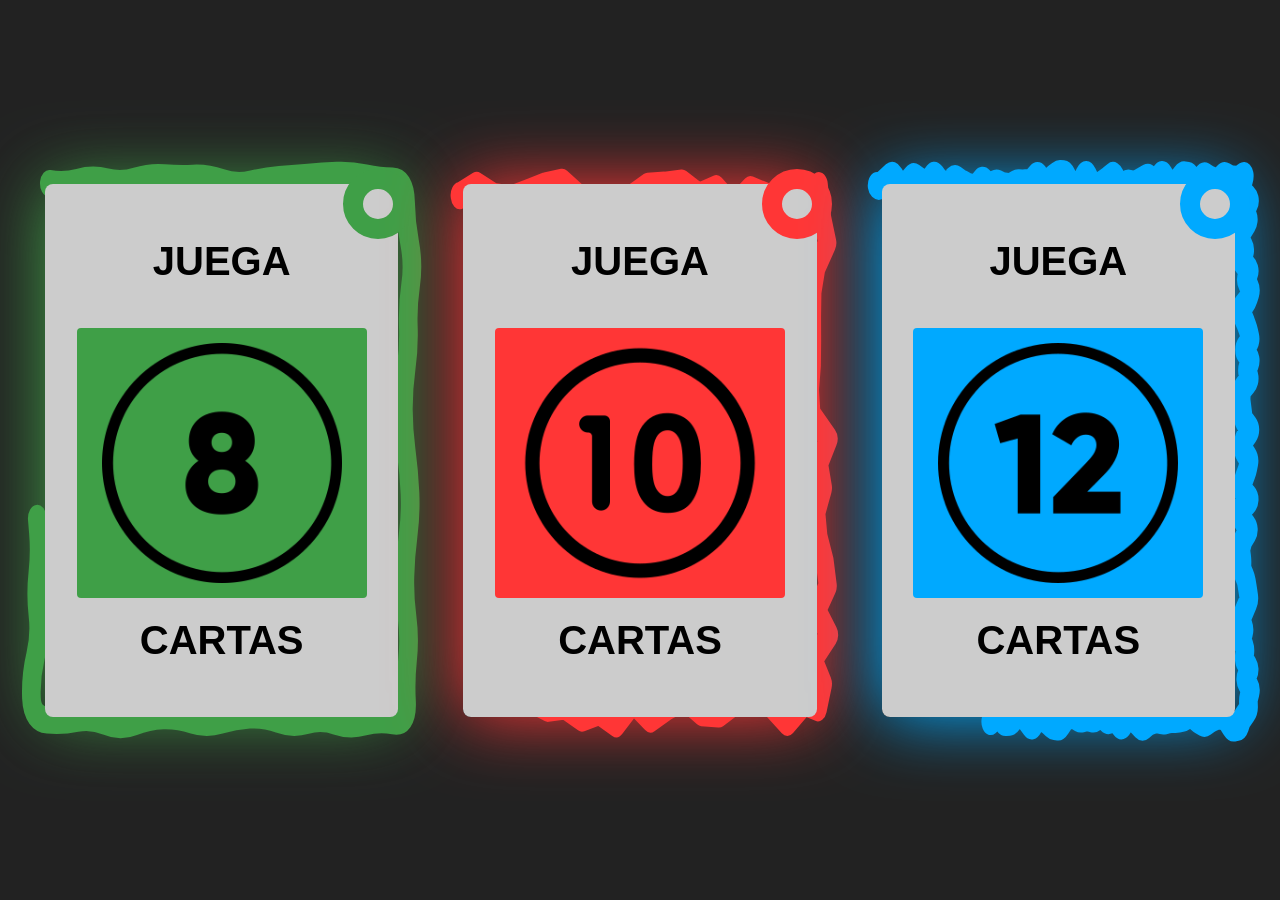
==== src/templates/index.html @ 0d96859b "Add initial game assets and HTML templates - Added image assets for game (car, card, dollar-coin, go" ====
<!DOCTYPE html>
<html lang="en">

<head>
    <meta charset="UTF-8" />
    <meta name="viewport" content="width=device-width, initial-scale=1.0" />
    <link rel="stylesheet" href="/src/static/css/style.css" />
    <title>MEMORY CARDS</title>
</head>

<body>
    <article>
        <section class="sectionWrapper">
            <section id="_boxes">
                <ul>
                    <li>
                        <figure>
                            <h2>JUEGA</h2>
                            <a href="game.html?cards=8" title="Read More" class="card-select">
                                <img src="/src/static/img/number-8.png" alt="number8" style="height: 240px;">   
                            </a>
                            <h2>CARTAS</h2>
 
                        </figure>

                        <svg preserveAspectRatio="none" stroke="#3F9F47" stroke-width="5" stroke-linejoin="round"
                            stroke-linecap="round" viewBox="0 0 108 108" fill="none" xmlns="http://www.w3.org/2000/svg">
                            <path
                                d="M7.84999 4.52304C10.4167 4.87174 12.9833 4.7961 15.55 4.29611C18.1167 3.79612 20.6833 3.77393 23.25 4.22954C25.8167 4.68515 28.3833 4.63313 30.95 4.07349C33.5167 3.51385 36.0833 3.30905 38.65 3.45907C41.2167 3.6091 43.7833 3.64025 46.35 3.55252C48.9167 3.46479 51.4833 3.72872 54.05 4.34432C56.6167 4.95992 59.1833 5.05995 61.75 4.64441C64.3167 4.22888 66.8833 3.95074 69.45 3.81001C72.0167 3.66928 74.5833 3.51867 77.15 3.35817C79.7167 3.19768 82.2833 3.08289 84.85 3.0138C87.4166 2.94472 89.9833 3.10282 92.55 3.48811C95.1167 3.8734 97.5238 4.0717 99.7714 4.08301C102.019 4.09432 103.173 5.38331 103.232 7.94997C103.292 10.5166 103.67 13.0833 104.365 15.65C105.06 18.2166 105.138 20.7833 104.597 23.35C104.057 25.9166 103.853 28.4833 103.984 31.05C104.115 33.6166 103.921 36.1833 103.402 38.75C102.883 41.3166 102.633 43.8833 102.652 46.45C102.671 49.0166 102.93 51.5833 103.427 54.15C103.924 56.7166 104.256 59.2833 104.424 61.85C104.592 64.4166 104.434 66.9833 103.95 69.5499C103.466 72.1166 103.173 74.6833 103.071 77.2499C102.968 79.8166 103.161 82.3833 103.649 84.9499C104.137 87.5166 104.182 90.0833 103.785 92.6499C103.388 95.2166 103.291 97.854 103.494 100.562C103.698 103.27 102.517 104.445 99.95 104.088C97.3834 103.73 94.8167 103.807 92.25 104.318C89.6834 104.83 87.1167 104.777 84.55 104.159C81.9834 103.541 79.4167 103.494 76.8501 104.017C74.2834 104.54 71.7167 104.474 69.1501 103.82C66.5834 103.165 64.0167 102.893 61.4501 103.003C58.8834 103.114 56.3167 103.442 53.7501 103.989C51.1834 104.536 48.6167 104.517 46.0501 103.933C43.4834 103.348 40.9167 103.085 38.3501 103.144C35.7834 103.202 33.2167 103.585 30.65 104.292C28.0834 104.999 25.5167 104.974 22.95 104.217C20.3834 103.46 17.8167 103.267 15.25 103.638C12.6834 104.009 10.049 104.112 7.3471 103.947C4.64516 103.782 3.21816 102.417 3.06612 99.85C2.91407 97.2833 3.27189 94.7166 4.13956 92.15C5.00724 89.5833 5.22889 87.0166 4.80451 84.45C4.38014 81.8833 4.37256 79.3166 4.78179 76.75C5.19101 74.1833 5.23802 71.6166 4.92281 69.0499C4.60759 66.4833 4.31893 63.9166 4.05682 61.3499C3.7947 58.7833 3.76382 56.2166 3.96416 53.6499C4.1645 51.0832 4.12396 48.5166 3.84252 45.9499C3.56109 43.3832 3.70993 40.8166 4.28905 38.2499C4.86817 35.6832 5.17886 33.1165 5.22111 30.5499C5.26336 27.9832 4.95095 25.4165 4.28387 22.8499C3.61679 20.2832 3.15862 17.7165 2.90935 15.1499C2.66007 12.5832 2.77953 10.0832 3.26771 7.64992C3.7559 5.21663 5.28332 4.17434 7.84999 4.52304Z">
                            </path>
                        </svg>
                    </li>

                    <li>
                        <figure>
                            
                            <h2>JUEGA</h2>
                            <a href="game.html?cards=8" title="Read More" class="card-select">
                                <img src="/src/static/img/number-10.png" alt="number8" style="height: 240px;">   
                            </a>
                            <h2>CARTAS</h2>
                        </figure>

                        <svg preserveAspectRatio="none" stroke="#FF3636" stroke-width="5" stroke-linejoin="round"
                            stroke-linecap="round" viewBox="0 0 112 113" fill="none" xmlns="http://www.w3.org/2000/svg">
                            <path
                                d="M5.99995 7.0001H6.09995L10.75 4.97102L15.5 7.11381L20.25 7.65424L25 6.38528L29.75 5.07185L34.5 4.37598L39.25 7.4074L44 7.71973L48.75 9.00461L53.5 7.51571L58.2499 5.1471L63 4.93949L67.75 4.5446L72.5 7.10172L77.2499 5.61113L81.9999 9.29682L86.75 5.8137L91.5 7.16559L96.2499 7.20386L101 7.98377L105.75 5.04723L106.697 11.5001L108.122 16.2501L105.081 21.0001L103.973 25.7501L103.867 30.5001L103.895 35.2501L103.822 40.0001L103.304 44.7501L103.708 49.5001L108.454 54.2501L105.779 59.0001L106.911 63.7501L105.035 68.5001L105.647 73.2501L107.383 78.0001L108.242 82.7501L105.152 87.5001L108.615 92.2501L104.166 97.0001L106.903 101.75L105.494 106.5L101.75 105.427L96.9999 109.341L92.2499 105.701L87.4999 104.923L82.7499 105.233L78 107.709L73.25 107.43L68.5 104.508L63.75 106.291L59 108.664L54.25 105.196L49.5 109.575L44.75 107.241L39.9999 108.489L35.25 106.15L30.5 106.605L25.75 104.843L20.9999 108.664L16.25 106.547L11.5 106.779L6.74995 108.331L4.42624 103L8.16474 98.2501L8.15011 93.5001L5.73984 88.7501L4.98589 84.0001L6.8467 79.2501L5.48534 74.5001L8.23187 69.7501L6.24534 65.0001L4.77584 60.2501L6.44667 55.5001L8.31979 50.7501L5.89976 46.0001L4.09119 41.2501L3.98213 36.5001L3.31506 31.7501L5.71742 27.0001L4.85499 22.2501L5.21783 17.5001L8.43265 12.7501L6.15278 8.00009L5.99995 7.0001Z">
                            </path>
                        </svg>
                    </li>

                    <li>
                        <figure>
                            <h2>JUEGA</h2>
                            <a href="game.html?cards=8" title="Read More" class="card-select">
                                <img src="/src/static/img/number-12.png" alt="number8" style="height: 240px;">   
                            </a>
                            <h2>CARTAS</h2>
                        </figure>

                        <svg preserveAspectRatio="none" stroke="#00A9FF" stroke-width="5" stroke-linejoin="round"
                            stroke-linecap="round" viewBox="0 0 108 108" fill="none" xmlns="http://www.w3.org/2000/svg">
                            <path
                                d="M5.38753 4.89455C5.69587 5.09339 6.0042 5.09227 6.31253 4.89117L7.23753 4.28788C7.54587 4.08679 7.8542 3.88806 8.16253 3.69172L9.08753 3.10267C9.39587 2.90633 9.7042 2.98486 10.0125 3.33827L10.9375 4.39849C11.2459 4.7519 11.5542 4.90381 11.8625 4.85422L12.7875 4.70547C13.0959 4.65588 13.4042 4.50512 13.7125 4.25317L14.6375 3.49732C14.9459 3.24537 15.2542 3.19525 15.5625 3.34697L16.4875 3.8021C16.7959 3.95381 17.1042 4.09265 17.4125 4.21861L18.3375 4.5965C18.6459 4.72246 18.9542 4.61662 19.2625 4.27897L20.1875 3.26604C20.4959 2.92839 20.8042 2.90268 21.1125 3.18891L22.0375 4.04761C22.3459 4.33384 22.6542 4.49937 22.9625 4.5442L23.8875 4.6787C24.1959 4.72354 24.5042 4.64068 24.8125 4.43013L25.7375 3.79848C26.0459 3.58793 26.3542 3.55854 26.6625 3.71033L27.5875 4.16568C27.8959 4.31746 28.2042 4.45217 28.5125 4.5698L29.4375 4.92269C29.7459 5.04032 30.0542 5.12415 30.3625 5.17417L31.2875 5.32425C31.5959 5.37427 31.9042 5.26194 32.2125 4.98725L33.1375 4.16319C33.4459 3.8885 33.7542 3.8652 34.0625 4.0933L34.9875 4.77758C35.2959 5.00568 35.6042 5.05637 35.9125 4.92967L36.8375 4.54957C37.1459 4.42286 37.4542 4.41178 37.7625 4.5163L38.6875 4.82988C38.9959 4.9344 39.3042 4.9964 39.6125 5.01587L40.5375 5.07429C40.8459 5.09377 41.1542 5.04545 41.4625 4.92935L42.3875 4.58105C42.6959 4.46495 43.0042 4.40917 43.3125 4.4137L44.2375 4.42732C44.5459 4.43186 44.8542 4.42243 45.1625 4.39902L46.0875 4.32881C46.3959 4.30541 46.7042 4.17067 47.0125 3.92461L47.9375 3.18642C48.2459 2.94035 48.5542 3.00455 48.8625 3.37902L49.7875 4.50243C50.0959 4.8769 50.4042 4.94819 50.7125 4.71629L51.6375 4.0206C51.9459 3.7887 52.2542 3.58968 52.5625 3.42353L53.4875 2.9251C53.7959 2.75896 54.1042 2.68291 54.4125 2.69696L55.3375 2.7391C55.6459 2.75314 55.9542 2.98145 56.2625 3.42402L57.1875 4.75172C57.4959 5.19429 57.8042 5.39609 58.1125 5.35712L59.0375 5.2402C59.3459 5.20122 59.6542 4.9609 59.9625 4.51923L60.8875 3.19421C61.1959 2.75254 61.5042 2.7598 61.8125 3.216L62.7375 4.58461C63.0459 5.04081 63.3542 5.23096 63.6625 5.15507L64.5875 4.92738C64.8958 4.85149 65.2042 4.73895 65.5125 4.58977L66.4375 4.14223C66.7458 3.99305 67.0542 3.8288 67.3625 3.64947L68.2875 3.11148C68.5958 2.93215 68.9042 3.06258 69.2125 3.50278L70.1375 4.82338C70.4458 5.26358 70.7542 5.39299 71.0625 5.2116L71.9875 4.66744C72.2958 4.48606 72.6042 4.42419 72.9125 4.48183L73.8375 4.65476C74.1458 4.71241 74.4542 4.67917 74.7625 4.55505L75.6875 4.18269C75.9958 4.05858 76.3042 3.93477 76.6125 3.81127L77.5375 3.44078C77.8458 3.31728 78.1542 3.39268 78.4625 3.66698L79.3875 4.48989C79.6958 4.76419 80.0042 4.70676 80.3125 4.31761L81.2375 3.15014C81.5458 2.76099 81.8542 2.75009 82.1625 3.11746L83.0875 4.21958C83.3958 4.58695 83.7042 4.75298 84.0125 4.71767L84.9375 4.61176C85.2458 4.57645 85.5542 4.4194 85.8625 4.1406L86.7875 3.3042C87.0958 3.02539 87.4042 2.9036 87.7125 2.93881L88.6375 3.04445C88.9458 3.07967 89.2542 3.2896 89.5625 3.67426L90.4875 4.82823C90.7958 5.21289 91.1042 5.20121 91.4125 4.79318L92.3375 3.56911C92.6458 3.16109 92.9542 3.02207 93.2625 3.15205L94.1875 3.542C94.4958 3.67199 94.8042 3.78533 95.1125 3.88204L96.0375 4.17217C96.3458 4.26888 96.6542 4.20183 96.9625 3.97102L97.8875 3.27859C98.1958 3.04778 98.5042 2.99605 98.8125 3.12338L99.7375 3.5054C100.046 3.63274 100.354 3.70154 100.662 3.71179L101.587 3.74255C101.896 3.7528 102.204 3.68358 102.512 3.53488L103.437 3.08879C103.746 2.94009 103.797 3.10608 103.59 3.58674L102.97 5.02872C102.763 5.50938 102.882 5.90387 103.327 6.21221L104.662 7.13721C105.108 7.44554 105.209 7.75387 104.966 8.0622L104.238 8.9872C103.995 9.29554 103.963 9.60387 104.142 9.9122L104.677 10.8372C104.856 11.1455 104.808 11.4539 104.532 11.7622L103.705 12.6872C103.429 12.9955 103.227 13.3039 103.098 13.6122L102.711 14.5372C102.583 14.8455 102.642 15.1539 102.889 15.4622L103.63 16.3872C103.877 16.6955 103.886 17.0039 103.657 17.3122L102.97 18.2372C102.741 18.5455 102.843 18.8539 103.275 19.1622L104.571 20.0872C105.003 20.3955 105.127 20.7039 104.944 21.0122L104.394 21.9372C104.21 22.2455 104.23 22.5539 104.451 22.8622L105.117 23.7872C105.339 24.0955 105.381 24.4039 105.244 24.7122L104.833 25.6372C104.696 25.9455 104.455 26.2539 104.111 26.5622L103.078 27.4872C102.734 27.7955 102.661 28.1039 102.86 28.4122L103.455 29.3372C103.654 29.6455 103.837 29.9539 104.006 30.2622L104.511 31.1872C104.68 31.4955 104.814 31.8039 104.915 32.1122L105.215 33.0372C105.316 33.3455 105.214 33.6539 104.911 33.9622L104.001 34.8872C103.698 35.1955 103.705 35.5039 104.022 35.8122L104.975 36.7372C105.292 37.0455 105.368 37.3539 105.202 37.6622L104.703 38.5872C104.537 38.8955 104.512 39.2039 104.629 39.5122L104.979 40.4372C105.095 40.7455 104.972 41.0539 104.61 41.3622L103.522 42.2872C103.16 42.5955 102.966 42.9039 102.94 43.2122L102.862 44.1372C102.836 44.4456 102.851 44.7539 102.908 45.0622L103.077 45.9872C103.134 46.2956 103.189 46.6039 103.244 46.9122L103.406 47.8372C103.46 48.1456 103.65 48.4539 103.976 48.7622L104.952 49.6872C105.278 49.9956 105.287 50.3039 104.98 50.6122L104.059 51.5372C103.752 51.8456 103.576 52.1539 103.531 52.4622L103.396 53.3872C103.351 53.6956 103.474 54.0039 103.764 54.3123L104.634 55.2373C104.924 55.5456 105.026 55.8539 104.941 56.1623L104.683 57.0873C104.598 57.3956 104.472 57.7039 104.306 58.0123L103.809 58.9373C103.643 59.2456 103.516 59.5539 103.427 59.8623L103.161 60.7873C103.072 61.0956 103.219 61.4039 103.601 61.7123L104.748 62.6373C105.13 62.9456 105.103 63.2539 104.667 63.5623L103.359 64.4873C102.923 64.7956 102.737 65.104 102.801 65.4123L102.995 66.3373C103.06 66.6456 103.252 66.954 103.573 67.2623L104.536 68.1873C104.857 68.4956 104.882 68.804 104.613 69.1123L103.803 70.0373C103.533 70.3456 103.343 70.654 103.231 70.9623L102.897 71.8873C102.785 72.1956 102.76 72.504 102.821 72.8123L103.005 73.7373C103.066 74.0456 103.094 74.354 103.088 74.6623L103.069 75.5873C103.063 75.8957 103.152 76.204 103.336 76.5123L103.889 77.4373C104.074 77.7457 104.203 78.054 104.278 78.3623L104.501 79.2873C104.576 79.5957 104.646 79.904 104.711 80.2123L104.907 81.1373C104.972 81.4457 104.911 81.754 104.723 82.0623L104.161 82.9873C103.974 83.2957 103.786 83.604 103.599 83.9123L103.035 84.8373C102.847 85.1457 102.835 85.454 102.998 85.7624L103.488 86.6874C103.651 86.9957 103.673 87.304 103.552 87.6124L103.19 88.5374C103.07 88.8457 103.087 89.154 103.242 89.4624L103.707 90.3874C103.862 90.6957 103.913 91.004 103.86 91.3124L103.701 92.2374C103.648 92.5457 103.751 92.8541 104.011 93.1624L104.789 94.0874C105.049 94.3957 105.074 94.7041 104.866 95.0124L104.242 95.9374C104.033 96.2457 104.056 96.5541 104.31 96.8624L105.072 97.7874C105.325 98.0957 105.396 98.4041 105.284 98.7124L104.948 99.6374C104.835 99.9457 104.787 100.254 104.801 100.562L104.845 101.487C104.86 101.796 104.714 102.104 104.408 102.412L103.491 103.337C103.185 103.646 102.976 103.92 102.862 104.159L102.521 104.877C102.407 105.116 102.196 105.256 101.887 105.296L100.962 105.418C100.654 105.458 100.346 105.31 100.037 104.972L99.1124 103.958C98.804 103.62 98.4957 103.426 98.1874 103.375L97.2624 103.223C96.954 103.172 96.6457 103.191 96.3373 103.279L95.4123 103.545C95.104 103.633 94.7957 103.76 94.4873 103.925L93.5623 104.419C93.254 104.584 92.9457 104.606 92.6373 104.483L91.7123 104.115C91.404 103.993 91.0957 103.831 90.7873 103.631L89.8623 103.029C89.554 102.829 89.2457 102.8 88.9373 102.942L88.0123 103.368C87.704 103.51 87.3957 103.602 87.0873 103.642L86.1623 103.763C85.854 103.804 85.5456 103.824 85.2373 103.825L84.3123 103.828C84.004 103.828 83.6956 103.857 83.3873 103.913L82.4623 104.082C82.154 104.138 81.8456 104.138 81.5373 104.081L80.6123 103.911C80.304 103.854 79.9956 103.862 79.6873 103.936L78.7623 104.159C78.454 104.233 78.1456 104.364 77.8373 104.552L76.9123 105.116C76.604 105.304 76.2956 105.288 75.9873 105.069L75.0623 104.411C74.7539 104.192 74.4456 103.977 74.1373 103.767L73.2123 103.138C72.9039 102.928 72.5956 103.026 72.2873 103.431L71.3623 104.646C71.0539 105.051 70.7456 105.115 70.4373 104.837L69.5123 104.003C69.2039 103.725 68.8956 103.632 68.5873 103.723L67.6623 103.996C67.3539 104.087 67.0456 104.023 66.7373 103.806L65.8123 103.154C65.5039 102.937 65.1956 102.911 64.8872 103.078L63.9622 103.577C63.6539 103.744 63.3456 103.795 63.0372 103.732L62.1122 103.54C61.8039 103.476 61.4956 103.476 61.1872 103.539L60.2622 103.729C59.9539 103.792 59.6456 103.759 59.3372 103.631L58.4122 103.245C58.1039 103.116 57.7956 103.071 57.4872 103.109L56.5622 103.224C56.2539 103.262 55.9456 103.447 55.6372 103.779L54.7122 104.775C54.4039 105.107 54.0955 105.26 53.7872 105.233L52.8622 105.153C52.5539 105.126 52.2455 105.015 51.9372 104.82L51.0122 104.236C50.7039 104.041 50.3955 103.851 50.0872 103.666L49.1622 103.11C48.8539 102.925 48.5455 103.035 48.2372 103.442L47.3122 104.662C47.0039 105.069 46.6955 105.124 46.3872 104.826L45.4622 103.934C45.1539 103.636 44.8455 103.41 44.5372 103.254L43.6122 102.788C43.3039 102.632 42.9955 102.702 42.6872 102.997L41.7622 103.881C41.4539 104.176 41.1455 104.332 40.8372 104.35L39.9122 104.403C39.6038 104.421 39.2955 104.273 38.9872 103.959L38.0622 103.015C37.7538 102.701 37.4455 102.695 37.1372 102.997L36.2122 103.903C35.9038 104.206 35.5955 104.367 35.2872 104.389L34.3622 104.454C34.0538 104.475 33.7455 104.34 33.4372 104.049L32.5122 103.176C32.2038 102.885 31.8955 102.883 31.5872 103.172L30.6621 104.037C30.3538 104.325 30.0455 104.378 29.7371 104.195L28.8121 103.646C28.5038 103.463 28.1955 103.445 27.8871 103.592L26.9621 104.031C26.6538 104.178 26.3455 104.23 26.0371 104.189L25.1121 104.065C24.8038 104.024 24.4955 104.122 24.1871 104.361L23.2621 105.078C22.9538 105.316 22.6455 105.215 22.3371 104.773L21.4121 103.447C21.1038 103.005 20.7954 102.879 20.4871 103.07L19.5621 103.641C19.2538 103.832 18.9454 103.916 18.6371 103.893L17.7121 103.825C17.4038 103.803 17.0954 103.694 16.7871 103.498L15.8621 102.912C15.5538 102.716 15.2454 102.734 14.9371 102.965L14.0121 103.659C13.7038 103.891 13.3954 104.041 13.0871 104.11L12.1621 104.318C11.8538 104.388 11.5454 104.469 11.2371 104.563L10.3121 104.842C10.0037 104.936 9.69541 105.01 9.38708 105.065L8.46208 105.229C8.15374 105.284 7.84541 105.269 7.53707 105.183L6.61207 104.927C6.30373 104.841 5.9954 104.766 5.68707 104.7L4.76207 104.503C4.45373 104.437 4.25964 104.242 4.17978 103.916L3.9402 102.938C3.86035 102.612 3.92186 102.295 4.12475 101.987L4.73341 101.062C4.9363 100.753 4.8632 100.445 4.51412 100.137L3.46688 99.2118C3.11779 98.9034 3.03939 98.5951 3.23168 98.2868L3.80853 97.3618C4.00081 97.0534 4.11235 96.7451 4.14314 96.4368L4.23553 95.5118C4.26633 95.2034 4.32972 94.8951 4.42572 94.5868L4.7137 93.6618C4.80969 93.3534 4.8733 93.0451 4.90452 92.7367L4.99818 91.8118C5.0294 91.5034 4.93921 91.1951 4.7276 90.8867L4.09276 89.9617C3.88114 89.6534 3.8728 89.3451 4.06773 89.0367L4.65253 88.1117C4.84746 87.8034 4.8109 87.4951 4.54286 87.1867L3.73872 86.2617C3.47068 85.9534 3.43631 85.6451 3.63561 85.3367L4.23352 84.4117C4.43282 84.1034 4.39829 83.7951 4.12993 83.4867L3.32483 82.5617C3.05647 82.2534 3.02704 81.945 3.23654 81.6367L3.86507 80.7117C4.07458 80.4034 4.18977 80.095 4.21065 79.7867L4.27328 78.8617C4.29416 78.5534 4.36953 78.245 4.4994 77.9367L4.88899 77.0117C5.01885 76.7034 4.96311 76.395 4.72177 76.0867L3.99773 75.1617C3.75638 74.8534 3.75933 74.545 4.00656 74.2367L4.74826 73.3117C4.9955 73.0034 5.11535 72.695 5.10782 72.3867L5.08523 71.4617C5.0777 71.1534 4.88683 70.845 4.51261 70.5367L3.38997 69.6117C3.01576 69.3033 2.90919 68.995 3.07027 68.6867L3.55351 67.7617C3.7146 67.4533 3.90837 67.145 4.13484 66.8367L4.81426 65.9117C5.04073 65.6033 4.95917 65.295 4.56957 64.9867L3.40078 64.0617C3.01118 63.7533 2.96864 63.445 3.27315 63.1367L4.18667 62.2117C4.49118 61.9033 4.66097 61.595 4.69605 61.2866L4.80127 60.3616C4.83634 60.0533 4.77999 59.745 4.6322 59.4366L4.18885 58.5116C4.04106 58.2033 3.96118 57.895 3.94921 57.5866L3.91328 56.6616C3.9013 56.3533 3.99838 56.045 4.20451 55.7366L4.8229 54.8116C5.02903 54.5033 5.00279 54.195 4.74418 53.8866L3.96833 52.9616C3.70972 52.6533 3.50144 52.345 3.34351 52.0366L2.86972 51.1116C2.71179 50.8033 2.78543 50.4949 3.09065 50.1866L4.00629 49.2616C4.31151 48.9533 4.49031 48.6449 4.5427 48.3366L4.69987 47.4116C4.75225 47.1033 4.77738 46.7949 4.77524 46.4866L4.76883 45.5616C4.7667 45.2533 4.66366 44.9449 4.45973 44.6366L3.84793 43.7116C3.644 43.4033 3.65391 43.0949 3.87766 42.7866L4.54892 41.8616C4.77267 41.5532 4.86391 41.2449 4.82264 40.9366L4.69883 40.0116C4.65755 39.7032 4.70494 39.3949 4.84098 39.0866L5.24909 38.1616C5.38513 37.8532 5.43106 37.5449 5.38689 37.2366L5.25435 36.3116C5.21018 36.0032 5.00183 35.6949 4.62932 35.3866L3.51177 34.4616C3.13926 34.1532 3.05332 33.8449 3.25394 33.5366L3.85582 32.6116C4.05645 32.3032 4.25657 31.9949 4.45619 31.6866L5.05504 30.7615C5.25465 30.4532 5.27457 30.1449 5.11479 29.8365L4.63544 28.9115C4.47565 28.6032 4.42306 28.2949 4.47767 27.9865L4.64149 27.0615C4.6961 26.7532 4.64922 26.4449 4.50084 26.1365L4.05572 25.2115C3.90734 24.9032 3.74181 24.5949 3.55913 24.2865L3.01107 23.3615C2.82838 23.0532 2.83955 22.7449 3.04455 22.4365L3.65958 21.5115C3.86459 21.2032 3.91547 20.8948 3.81223 20.5865L3.50251 19.6615C3.39927 19.3532 3.49617 19.0448 3.79322 18.7365L4.68436 17.8115C4.9814 17.5032 5.09306 17.1948 5.01932 16.8865L4.79809 15.9615C4.72435 15.6532 4.66452 15.3448 4.61862 15.0365L4.4809 14.1115C4.435 13.8032 4.34532 13.4948 4.21187 13.1865L3.81152 12.2615C3.67807 11.9532 3.76518 11.6448 4.07286 11.3365L4.99588 10.4115C5.30356 10.1031 5.23708 9.79481 4.79645 9.48648L3.47456 8.56147C3.03393 8.25314 2.86539 7.94481 2.96893 7.63647L3.27957 6.71147C3.38311 6.40313 3.38266 6.0948 3.2782 5.78646L2.96485 4.86146C2.86039 4.55313 2.90749 4.36569 3.10613 4.29916L3.70207 4.09956C3.90071 4.03303 4.1542 4.09918 4.46253 4.29802L5.38753 4.89455Z">
                            </path>
                        </svg>
                    </li>
                </ul>
            </section>
        </section>
    </article>
</body>

</html>
---- src/static/css/style.css ----
*:not(head, head *, style, script, svg, svg *),
*:not(head, head *, style, script, svg, svg *)::before,
*:not(head, head *, style, script, svg, svg *)::after {
	all: unset;
	box-sizing: border-box;
}

@charset "UTF-8";

body,
html {
	text-size-adjust: 100%;
	-webkit-text-size-adjust: 100%;
	-webkit-tap-highlight-color: transparent;
	text-rendering: optimizeLegibility;
	overflow-x: hidden;
	scrollbar-width: thin;
	scrollbar-color: gray black;
}

body {
	display: flex;
	flex-direction: column;
	align-items: center;
	justify-content: center;
	width: 100%;
	height: 100%;
	min-height: 100vh;
	margin: 0;
	background-color: #222;
	font: normal normal 400 16px / 150% sans-serif;
	color: #444;
}

article {
	width: 100%;
	display: flex;
	flex-direction: column;
	align-items: center;
	justify-content: flex-start;
}

article .sectionWrapper {
	width: 100%;
	display: flex;
	flex-direction: column;
	align-items: center;
	justify-content: flex-start;
	padding: 0 20px;
}

article #_boxes {
	width: 100%;
	max-width: 1265px;
	display: flex;
	flex-direction: column;
	align-items: center;
	justify-content: center;
	padding: 25px 0;
}

article #_boxes ul {
	width: 100%;
	display: flex;
	flex-direction: row;
	align-items: stretch;
	justify-content: space-between;
	flex-wrap: wrap;
	row-gap: 25px;
}

article #_boxes ul li {
	width: calc((100% / 3) - 10px);
	position: relative;
	display: flex;
	flex-direction: column;
	align-items: center;
	justify-content: center;
	padding: 25px;
	border-radius: 8px;
	z-index: 1;
	overflow: visible;
}

article #_boxes ul li:nth-child(1) {
	--cardAccent: #3f9f47;
}

article #_boxes ul li:nth-child(2) {
	--cardAccent: #ff3636;
}

article #_boxes ul li:nth-child(3) {
	--cardAccent: #00a9ff;
}

article #_boxes ul li::after {
	position: absolute;
	width: calc(100% - 50px);
	height: calc(100% - 50px);
	z-index: -2;
	border-radius: 8px;
	background-color: black;
	filter: drop-shadow(0px 0px 35px var(--cardAccent)) hue-rotate(0deg);
	content: "";
}

article #_boxes ul li:nth-child(1)::after {
	animation: hue-rotate-special 7s linear infinite reverse;
}

article #_boxes ul li:nth-child(2)::after {
	animation: hue-rotate-special 9s linear infinite;
}

article #_boxes ul li:nth-child(3)::after {
	animation: hue-rotate-special 5s linear infinite alternate-reverse;
}

@keyframes hue-rotate-special {
	to {
		filter: drop-shadow(0px 0px 35px var(--cardAccent)) hue-rotate(360deg);
	}
}

article #_boxes ul li svg {
	position: absolute;
	inset: 0;
	width: 100%;
	height: 100%;
	pointer-events: none;
	z-index: -1;
}

article #_boxes ul li:nth-child(1) svg {
	stroke-dasharray: 331 66;
	animation: dash 7s linear infinite reverse;
}

article #_boxes ul li:nth-child(2) svg {
	stroke-dasharray: 307 131;
	animation: dash2 9s linear infinite;
}

article #_boxes ul li:nth-child(3) svg {
	stroke-dasharray: 309 154;
	animation: dash3 5s linear infinite alternate-reverse;
}

@keyframes dash {
	to {
		stroke-dashoffset: -397px;
		filter: hue-rotate(360deg);
	}
}

@keyframes dash2 {
	to {
		stroke-dashoffset: -438px;
		filter: hue-rotate(360deg);
	}
}

@keyframes dash3 {
	to {
		stroke-dashoffset: -463px;
		filter: hue-rotate(360deg);
	}
}

article #_boxes ul li figure {
	position: relative;
	background-color: #ccc;
	border-radius: 8px;
	width: 100%;
	display: flex;
	flex-direction: column;
	align-items: center;
	justify-content: center;
	padding: 35px;
	z-index: 1;
}

article #_boxes ul li figure::after {
	position: absolute;
	top: -15px;
	right: -15px;
	width: 70px;
	height: 70px;
	border: 20px solid var(--cardAccent);
	border-radius: 100%;
	pointer-events: none;
	z-index: 1;
	content: "";
}

article #_boxes ul li figure h2 {
	color: black;
	font-weight: 700;
	line-height: 110%;
	text-transform: capitalize;
	font-size: 250%;
    margin-top: 20px;
	margin-bottom: 20px;
}

article #_boxes ul li figure a {
	position: relative;
	display: flex;
	flex-direction: row;
	align-items: center;
	justify-content: space-between;
	margin-top: 25px;
	background-color: var(--cardAccent);
	padding: 7px 17px;
	cursor: pointer;
	border-radius: 4px;
	overflow: hidden;
	z-index: 1;
}

article #_boxes ul li figure a::after {
	position: absolute;
	right: calc(100% + 1px);
	bottom: 0;
	width: 100%;
	height: 100%;
	background-color: rgba(255, 255, 255, 0.374);
	border-radius: 4px;
	transition: all 0.3s ease;
	z-index: -1;
	content: "";
}

article #_boxes ul li figure a:hover::after {
	right: 0;
	transition: all 0.3s ease;
}

article #_boxes ul li:nth-child(1) figure a,
article #_boxes ul li:nth-child(1) figure::after {
	animation: hue-rotate 7s linear infinite reverse;
}

article #_boxes ul li:nth-child(2) figure a,
article #_boxes ul li:nth-child(2) figure::after {
	animation: hue-rotate 9s linear infinite;
}

article #_boxes ul li:nth-child(3) figure a,
article #_boxes ul li:nth-child(3) figure::after {
	animation: hue-rotate 5s linear infinite alternate-reverse;
}

@keyframes hue-rotate {
	to {
		filter: hue-rotate(360deg);
	}
}

article #_boxes ul li figure a em {
	color: white;
	font-weight: 500;
	margin-right: 10px;
}

article #_boxes ul li figure a i {
	display: flex;
	flex-direction: row;
	align-items: center;
	justify-content: space-between;
	color: white;
	position: relative;
	top: 1px;
	transition: all 0.3s ease;
}


article #_boxes ul li figure a:hover i {
	margin-left: 10px;
	transition: all 0.3s ease;
}

article #_boxes ul li figure .card-select {
    /* Igual que el botón anterior */
    position: relative;
    display: flex;
    align-items: center;
    justify-content: center;
    margin-top: 25px;
    background-color: var(--cardAccent);
    padding: 15px 25px;
    cursor: pointer;
    border-radius: 4px;
    overflow: hidden;
    z-index: 1;
    transition: background 0.3s;
}


article #_boxes ul li figure .card-select:hover {
    background-color: rgba(68, 119, 36, 0.202);
}

@media (max-width: 1050px) {
	article #_boxes ul li {
		width: 100%;
	}
}

@media (max-width: 900px) {
	article #_boxes ul li figure h2 {
		font-size: 200%;
	}
}

@media (max-width: 450px) {
	article #_boxes ul li figure::after {
		width: 50px;
		height: 50px;
		border: 15px solid var(--cardAccent);
	}
}
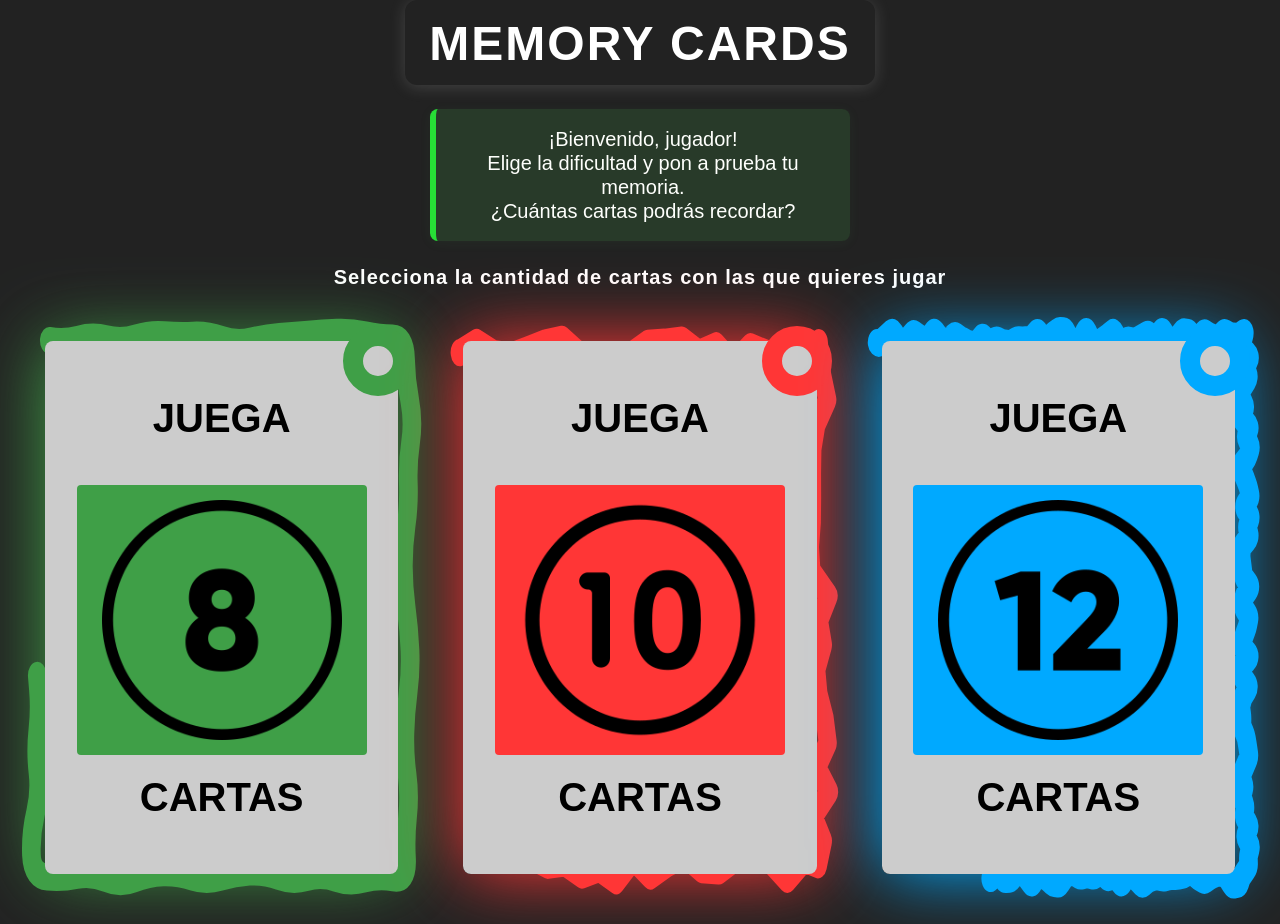
==== commit 28eb3be0: "Enhance UI with welcome and header sections, and adjust card height for better visibility" ====
--- a/src/templates/index.html
+++ b/src/templates/index.html
@@ -9,6 +9,17 @@
 </head>
 
 <body>
+    <div class="header-box">
+        <h1>MEMORY CARDS</h1>
+    </div>
+    <div class="welcome-box">
+        <p>¡Bienvenido, jugador!<br>
+            Elige la dificultad y pon a prueba tu memoria.<br>
+            ¿Cuántas cartas podrás recordar?</p>
+        </div>
+    <div>
+        <h3>Selecciona la cantidad de cartas con las que quieres jugar</h3>
+    </div>
     <article>
         <section class="sectionWrapper">
             <section id="_boxes">
@@ -35,7 +46,7 @@
                         <figure>
                             
                             <h2>JUEGA</h2>
-                            <a href="game.html?cards=8" title="Read More" class="card-select">
+                            <a href="game.html?cards=10" title="Read More" class="card-select">
                                 <img src="/src/static/img/number-10.png" alt="number8" style="height: 240px;">   
                             </a>
                             <h2>CARTAS</h2>
@@ -52,7 +63,7 @@
                     <li>
                         <figure>
                             <h2>JUEGA</h2>
-                            <a href="game.html?cards=8" title="Read More" class="card-select">
+                            <a href="game.html?cards=12" title="Read More" class="card-select">
                                 <img src="/src/static/img/number-12.png" alt="number8" style="height: 240px;">   
                             </a>
                             <h2>CARTAS</h2>
--- a/src/static/css/style.css
+++ b/src/static/css/style.css
@@ -1,3 +1,5 @@
+@charset "UTF-8";
+
 *:not(head, head *, style, script, svg, svg *),
 *:not(head, head *, style, script, svg, svg *)::before,
 *:not(head, head *, style, script, svg, svg *)::after {
@@ -5,7 +7,6 @@
 	box-sizing: border-box;
 }
 
-@charset "UTF-8";
 
 body,
 html {
@@ -302,6 +303,91 @@
     background-color: rgba(68, 119, 36, 0.202);
 }
 
+/* Puedes agregar esto a style.css */
+.memory-card {
+    position: relative;
+    width: 100%;
+    height: 120px;
+    background: #eee;
+    border-radius: 8px;
+    box-shadow: 0 2px 8px rgba(0,0,0,0.15);
+    display: flex;
+    align-items: center;
+    justify-content: center;
+    cursor: pointer;
+    user-select: none;
+    overflow: hidden;
+}
+.memory-card img {
+    transition: opacity 0.3s;
+}
+.memory-card.flipped .card-back {
+    display: none;
+}
+.memory-card.flipped .card-front {
+    display: block;
+}
+.card-back {
+    display: block;
+}
+.card-front {
+    display: none;
+}
+
+#game-board {
+    width: 100%;
+    max-width: 600px;
+    margin: 0 auto;
+    min-height: 400px;
+    display: grid;
+}
+
+.memory-card {
+    aspect-ratio: 3/4;
+    min-width: 0;
+    min-height: 0;
+}
+
+.welcome-box {
+    background: rgba(63, 159, 71, 0.187);
+    border-left: 6px solid var(--cardAccent, #27de36);
+    border-radius: 8px;
+    padding: 18px 28px;
+    margin: 0 auto 24px auto;
+    max-width: 420px;
+    text-align: center;
+    font-size: 1.25rem;
+    font-weight: 500;
+    color: #fefffc;
+    box-shadow: 0 2px 12px rgba(63,159,71,0.08);
+}
+
+.header-box {
+    background: #222;
+    border-radius: 12px;
+    padding: 32px 24px 18px 24px;
+    margin: 0 auto 24px auto;
+    max-width: 520px;
+    text-align: center;
+    box-shadow: 0 2px 16px rgba(221, 221, 221, 0.18);
+}
+
+.header-box h1 {
+    color: #fff;
+    font-size: 3rem;
+    font-weight: 800;
+    margin-bottom: 18px;
+    letter-spacing: 2px;
+}
+
+h3 {
+    color: #fff;
+    font-size: 1.25rem;
+    font-weight: 600;
+    margin-bottom: 0;
+    letter-spacing: 1px;
+}
+
 @media (max-width: 1050px) {
 	article #_boxes ul li {
 		width: 100%;
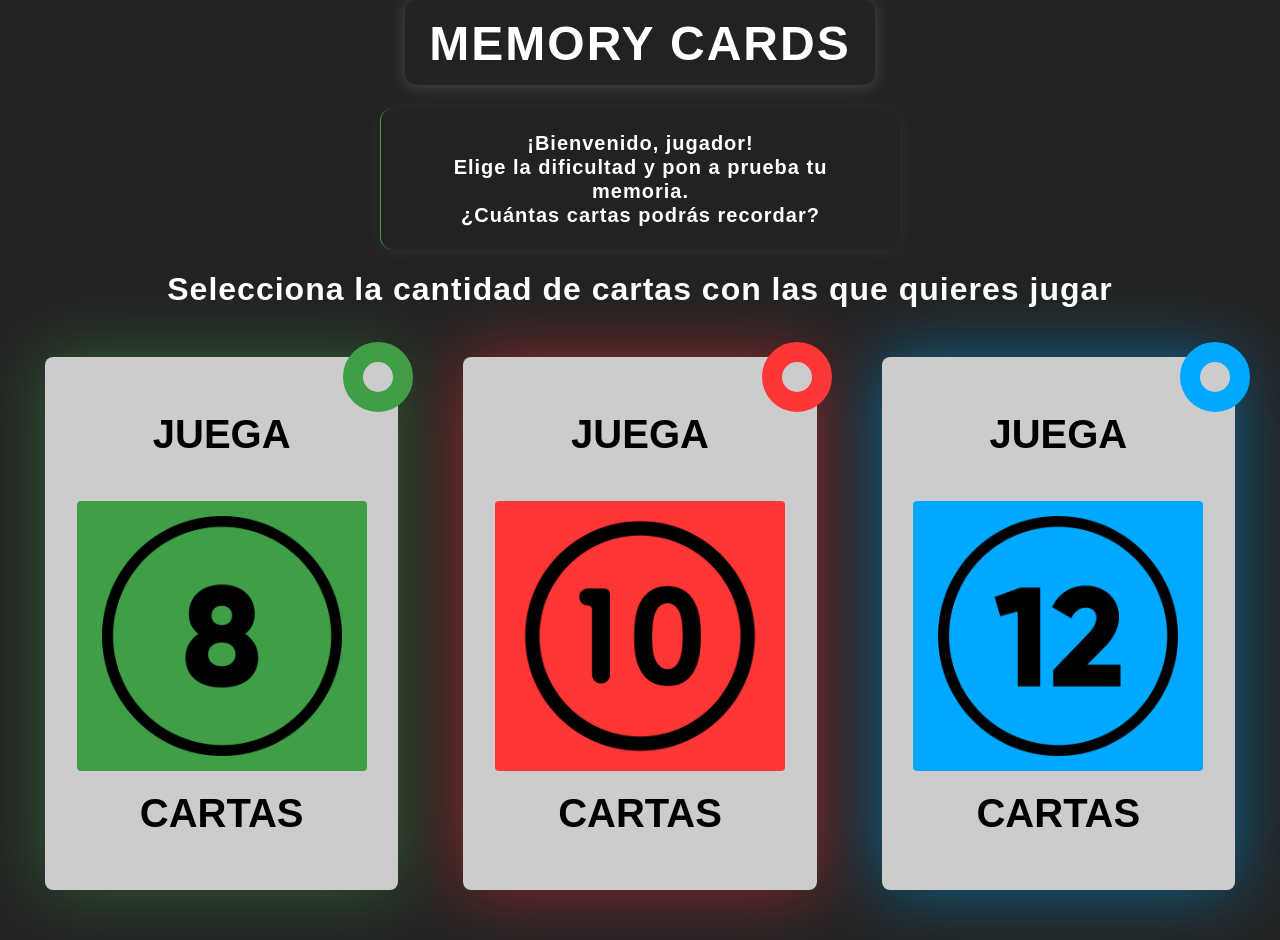
==== commit e949a66c: "Add error tracking and modal notifications to the memory game - Implemented error tracking with a ma" ====
--- a/src/templates/index.html
+++ b/src/templates/index.html
@@ -34,12 +34,7 @@
  
                         </figure>
 
-                        <svg preserveAspectRatio="none" stroke="#3F9F47" stroke-width="5" stroke-linejoin="round"
-                            stroke-linecap="round" viewBox="0 0 108 108" fill="none" xmlns="http://www.w3.org/2000/svg">
-                            <path
-                                d="M7.84999 4.52304C10.4167 4.87174 12.9833 4.7961 15.55 4.29611C18.1167 3.79612 20.6833 3.77393 23.25 4.22954C25.8167 4.68515 28.3833 4.63313 30.95 4.07349C33.5167 3.51385 36.0833 3.30905 38.65 3.45907C41.2167 3.6091 43.7833 3.64025 46.35 3.55252C48.9167 3.46479 51.4833 3.72872 54.05 4.34432C56.6167 4.95992 59.1833 5.05995 61.75 4.64441C64.3167 4.22888 66.8833 3.95074 69.45 3.81001C72.0167 3.66928 74.5833 3.51867 77.15 3.35817C79.7167 3.19768 82.2833 3.08289 84.85 3.0138C87.4166 2.94472 89.9833 3.10282 92.55 3.48811C95.1167 3.8734 97.5238 4.0717 99.7714 4.08301C102.019 4.09432 103.173 5.38331 103.232 7.94997C103.292 10.5166 103.67 13.0833 104.365 15.65C105.06 18.2166 105.138 20.7833 104.597 23.35C104.057 25.9166 103.853 28.4833 103.984 31.05C104.115 33.6166 103.921 36.1833 103.402 38.75C102.883 41.3166 102.633 43.8833 102.652 46.45C102.671 49.0166 102.93 51.5833 103.427 54.15C103.924 56.7166 104.256 59.2833 104.424 61.85C104.592 64.4166 104.434 66.9833 103.95 69.5499C103.466 72.1166 103.173 74.6833 103.071 77.2499C102.968 79.8166 103.161 82.3833 103.649 84.9499C104.137 87.5166 104.182 90.0833 103.785 92.6499C103.388 95.2166 103.291 97.854 103.494 100.562C103.698 103.27 102.517 104.445 99.95 104.088C97.3834 103.73 94.8167 103.807 92.25 104.318C89.6834 104.83 87.1167 104.777 84.55 104.159C81.9834 103.541 79.4167 103.494 76.8501 104.017C74.2834 104.54 71.7167 104.474 69.1501 103.82C66.5834 103.165 64.0167 102.893 61.4501 103.003C58.8834 103.114 56.3167 103.442 53.7501 103.989C51.1834 104.536 48.6167 104.517 46.0501 103.933C43.4834 103.348 40.9167 103.085 38.3501 103.144C35.7834 103.202 33.2167 103.585 30.65 104.292C28.0834 104.999 25.5167 104.974 22.95 104.217C20.3834 103.46 17.8167 103.267 15.25 103.638C12.6834 104.009 10.049 104.112 7.3471 103.947C4.64516 103.782 3.21816 102.417 3.06612 99.85C2.91407 97.2833 3.27189 94.7166 4.13956 92.15C5.00724 89.5833 5.22889 87.0166 4.80451 84.45C4.38014 81.8833 4.37256 79.3166 4.78179 76.75C5.19101 74.1833 5.23802 71.6166 4.92281 69.0499C4.60759 66.4833 4.31893 63.9166 4.05682 61.3499C3.7947 58.7833 3.76382 56.2166 3.96416 53.6499C4.1645 51.0832 4.12396 48.5166 3.84252 45.9499C3.56109 43.3832 3.70993 40.8166 4.28905 38.2499C4.86817 35.6832 5.17886 33.1165 5.22111 30.5499C5.26336 27.9832 4.95095 25.4165 4.28387 22.8499C3.61679 20.2832 3.15862 17.7165 2.90935 15.1499C2.66007 12.5832 2.77953 10.0832 3.26771 7.64992C3.7559 5.21663 5.28332 4.17434 7.84999 4.52304Z">
-                            </path>
-                        </svg>
+                        
                     </li>
 
                     <li>
@@ -52,12 +47,7 @@
                             <h2>CARTAS</h2>
                         </figure>
 
-                        <svg preserveAspectRatio="none" stroke="#FF3636" stroke-width="5" stroke-linejoin="round"
-                            stroke-linecap="round" viewBox="0 0 112 113" fill="none" xmlns="http://www.w3.org/2000/svg">
-                            <path
-                                d="M5.99995 7.0001H6.09995L10.75 4.97102L15.5 7.11381L20.25 7.65424L25 6.38528L29.75 5.07185L34.5 4.37598L39.25 7.4074L44 7.71973L48.75 9.00461L53.5 7.51571L58.2499 5.1471L63 4.93949L67.75 4.5446L72.5 7.10172L77.2499 5.61113L81.9999 9.29682L86.75 5.8137L91.5 7.16559L96.2499 7.20386L101 7.98377L105.75 5.04723L106.697 11.5001L108.122 16.2501L105.081 21.0001L103.973 25.7501L103.867 30.5001L103.895 35.2501L103.822 40.0001L103.304 44.7501L103.708 49.5001L108.454 54.2501L105.779 59.0001L106.911 63.7501L105.035 68.5001L105.647 73.2501L107.383 78.0001L108.242 82.7501L105.152 87.5001L108.615 92.2501L104.166 97.0001L106.903 101.75L105.494 106.5L101.75 105.427L96.9999 109.341L92.2499 105.701L87.4999 104.923L82.7499 105.233L78 107.709L73.25 107.43L68.5 104.508L63.75 106.291L59 108.664L54.25 105.196L49.5 109.575L44.75 107.241L39.9999 108.489L35.25 106.15L30.5 106.605L25.75 104.843L20.9999 108.664L16.25 106.547L11.5 106.779L6.74995 108.331L4.42624 103L8.16474 98.2501L8.15011 93.5001L5.73984 88.7501L4.98589 84.0001L6.8467 79.2501L5.48534 74.5001L8.23187 69.7501L6.24534 65.0001L4.77584 60.2501L6.44667 55.5001L8.31979 50.7501L5.89976 46.0001L4.09119 41.2501L3.98213 36.5001L3.31506 31.7501L5.71742 27.0001L4.85499 22.2501L5.21783 17.5001L8.43265 12.7501L6.15278 8.00009L5.99995 7.0001Z">
-                            </path>
-                        </svg>
+                        
                     </li>
 
                     <li>
@@ -69,12 +59,6 @@
                             <h2>CARTAS</h2>
                         </figure>
 
-                        <svg preserveAspectRatio="none" stroke="#00A9FF" stroke-width="5" stroke-linejoin="round"
-                            stroke-linecap="round" viewBox="0 0 108 108" fill="none" xmlns="http://www.w3.org/2000/svg">
-                            <path
-                                d="M5.38753 4.89455C5.69587 5.09339 6.0042 5.09227 6.31253 4.89117L7.23753 4.28788C7.54587 4.08679 7.8542 3.88806 8.16253 3.69172L9.08753 3.10267C9.39587 2.90633 9.7042 2.98486 10.0125 3.33827L10.9375 4.39849C11.2459 4.7519 11.5542 4.90381 11.8625 4.85422L12.7875 4.70547C13.0959 4.65588 13.4042 4.50512 13.7125 4.25317L14.6375 3.49732C14.9459 3.24537 15.2542 3.19525 15.5625 3.34697L16.4875 3.8021C16.7959 3.95381 17.1042 4.09265 17.4125 4.21861L18.3375 4.5965C18.6459 4.72246 18.9542 4.61662 19.2625 4.27897L20.1875 3.26604C20.4959 2.92839 20.8042 2.90268 21.1125 3.18891L22.0375 4.04761C22.3459 4.33384 22.6542 4.49937 22.9625 4.5442L23.8875 4.6787C24.1959 4.72354 24.5042 4.64068 24.8125 4.43013L25.7375 3.79848C26.0459 3.58793 26.3542 3.55854 26.6625 3.71033L27.5875 4.16568C27.8959 4.31746 28.2042 4.45217 28.5125 4.5698L29.4375 4.92269C29.7459 5.04032 30.0542 5.12415 30.3625 5.17417L31.2875 5.32425C31.5959 5.37427 31.9042 5.26194 32.2125 4.98725L33.1375 4.16319C33.4459 3.8885 33.7542 3.8652 34.0625 4.0933L34.9875 4.77758C35.2959 5.00568 35.6042 5.05637 35.9125 4.92967L36.8375 4.54957C37.1459 4.42286 37.4542 4.41178 37.7625 4.5163L38.6875 4.82988C38.9959 4.9344 39.3042 4.9964 39.6125 5.01587L40.5375 5.07429C40.8459 5.09377 41.1542 5.04545 41.4625 4.92935L42.3875 4.58105C42.6959 4.46495 43.0042 4.40917 43.3125 4.4137L44.2375 4.42732C44.5459 4.43186 44.8542 4.42243 45.1625 4.39902L46.0875 4.32881C46.3959 4.30541 46.7042 4.17067 47.0125 3.92461L47.9375 3.18642C48.2459 2.94035 48.5542 3.00455 48.8625 3.37902L49.7875 4.50243C50.0959 4.8769 50.4042 4.94819 50.7125 4.71629L51.6375 4.0206C51.9459 3.7887 52.2542 3.58968 52.5625 3.42353L53.4875 2.9251C53.7959 2.75896 54.1042 2.68291 54.4125 2.69696L55.3375 2.7391C55.6459 2.75314 55.9542 2.98145 56.2625 3.42402L57.1875 4.75172C57.4959 5.19429 57.8042 5.39609 58.1125 5.35712L59.0375 5.2402C59.3459 5.20122 59.6542 4.9609 59.9625 4.51923L60.8875 3.19421C61.1959 2.75254 61.5042 2.7598 61.8125 3.216L62.7375 4.58461C63.0459 5.04081 63.3542 5.23096 63.6625 5.15507L64.5875 4.92738C64.8958 4.85149 65.2042 4.73895 65.5125 4.58977L66.4375 4.14223C66.7458 3.99305 67.0542 3.8288 67.3625 3.64947L68.2875 3.11148C68.5958 2.93215 68.9042 3.06258 69.2125 3.50278L70.1375 4.82338C70.4458 5.26358 70.7542 5.39299 71.0625 5.2116L71.9875 4.66744C72.2958 4.48606 72.6042 4.42419 72.9125 4.48183L73.8375 4.65476C74.1458 4.71241 74.4542 4.67917 74.7625 4.55505L75.6875 4.18269C75.9958 4.05858 76.3042 3.93477 76.6125 3.81127L77.5375 3.44078C77.8458 3.31728 78.1542 3.39268 78.4625 3.66698L79.3875 4.48989C79.6958 4.76419 80.0042 4.70676 80.3125 4.31761L81.2375 3.15014C81.5458 2.76099 81.8542 2.75009 82.1625 3.11746L83.0875 4.21958C83.3958 4.58695 83.7042 4.75298 84.0125 4.71767L84.9375 4.61176C85.2458 4.57645 85.5542 4.4194 85.8625 4.1406L86.7875 3.3042C87.0958 3.02539 87.4042 2.9036 87.7125 2.93881L88.6375 3.04445C88.9458 3.07967 89.2542 3.2896 89.5625 3.67426L90.4875 4.82823C90.7958 5.21289 91.1042 5.20121 91.4125 4.79318L92.3375 3.56911C92.6458 3.16109 92.9542 3.02207 93.2625 3.15205L94.1875 3.542C94.4958 3.67199 94.8042 3.78533 95.1125 3.88204L96.0375 4.17217C96.3458 4.26888 96.6542 4.20183 96.9625 3.97102L97.8875 3.27859C98.1958 3.04778 98.5042 2.99605 98.8125 3.12338L99.7375 3.5054C100.046 3.63274 100.354 3.70154 100.662 3.71179L101.587 3.74255C101.896 3.7528 102.204 3.68358 102.512 3.53488L103.437 3.08879C103.746 2.94009 103.797 3.10608 103.59 3.58674L102.97 5.02872C102.763 5.50938 102.882 5.90387 103.327 6.21221L104.662 7.13721C105.108 7.44554 105.209 7.75387 104.966 8.0622L104.238 8.9872C103.995 9.29554 103.963 9.60387 104.142 9.9122L104.677 10.8372C104.856 11.1455 104.808 11.4539 104.532 11.7622L103.705 12.6872C103.429 12.9955 103.227 13.3039 103.098 13.6122L102.711 14.5372C102.583 14.8455 102.642 15.1539 102.889 15.4622L103.63 16.3872C103.877 16.6955 103.886 17.0039 103.657 17.3122L102.97 18.2372C102.741 18.5455 102.843 18.8539 103.275 19.1622L104.571 20.0872C105.003 20.3955 105.127 20.7039 104.944 21.0122L104.394 21.9372C104.21 22.2455 104.23 22.5539 104.451 22.8622L105.117 23.7872C105.339 24.0955 105.381 24.4039 105.244 24.7122L104.833 25.6372C104.696 25.9455 104.455 26.2539 104.111 26.5622L103.078 27.4872C102.734 27.7955 102.661 28.1039 102.86 28.4122L103.455 29.3372C103.654 29.6455 103.837 29.9539 104.006 30.2622L104.511 31.1872C104.68 31.4955 104.814 31.8039 104.915 32.1122L105.215 33.0372C105.316 33.3455 105.214 33.6539 104.911 33.9622L104.001 34.8872C103.698 35.1955 103.705 35.5039 104.022 35.8122L104.975 36.7372C105.292 37.0455 105.368 37.3539 105.202 37.6622L104.703 38.5872C104.537 38.8955 104.512 39.2039 104.629 39.5122L104.979 40.4372C105.095 40.7455 104.972 41.0539 104.61 41.3622L103.522 42.2872C103.16 42.5955 102.966 42.9039 102.94 43.2122L102.862 44.1372C102.836 44.4456 102.851 44.7539 102.908 45.0622L103.077 45.9872C103.134 46.2956 103.189 46.6039 103.244 46.9122L103.406 47.8372C103.46 48.1456 103.65 48.4539 103.976 48.7622L104.952 49.6872C105.278 49.9956 105.287 50.3039 104.98 50.6122L104.059 51.5372C103.752 51.8456 103.576 52.1539 103.531 52.4622L103.396 53.3872C103.351 53.6956 103.474 54.0039 103.764 54.3123L104.634 55.2373C104.924 55.5456 105.026 55.8539 104.941 56.1623L104.683 57.0873C104.598 57.3956 104.472 57.7039 104.306 58.0123L103.809 58.9373C103.643 59.2456 103.516 59.5539 103.427 59.8623L103.161 60.7873C103.072 61.0956 103.219 61.4039 103.601 61.7123L104.748 62.6373C105.13 62.9456 105.103 63.2539 104.667 63.5623L103.359 64.4873C102.923 64.7956 102.737 65.104 102.801 65.4123L102.995 66.3373C103.06 66.6456 103.252 66.954 103.573 67.2623L104.536 68.1873C104.857 68.4956 104.882 68.804 104.613 69.1123L103.803 70.0373C103.533 70.3456 103.343 70.654 103.231 70.9623L102.897 71.8873C102.785 72.1956 102.76 72.504 102.821 72.8123L103.005 73.7373C103.066 74.0456 103.094 74.354 103.088 74.6623L103.069 75.5873C103.063 75.8957 103.152 76.204 103.336 76.5123L103.889 77.4373C104.074 77.7457 104.203 78.054 104.278 78.3623L104.501 79.2873C104.576 79.5957 104.646 79.904 104.711 80.2123L104.907 81.1373C104.972 81.4457 104.911 81.754 104.723 82.0623L104.161 82.9873C103.974 83.2957 103.786 83.604 103.599 83.9123L103.035 84.8373C102.847 85.1457 102.835 85.454 102.998 85.7624L103.488 86.6874C103.651 86.9957 103.673 87.304 103.552 87.6124L103.19 88.5374C103.07 88.8457 103.087 89.154 103.242 89.4624L103.707 90.3874C103.862 90.6957 103.913 91.004 103.86 91.3124L103.701 92.2374C103.648 92.5457 103.751 92.8541 104.011 93.1624L104.789 94.0874C105.049 94.3957 105.074 94.7041 104.866 95.0124L104.242 95.9374C104.033 96.2457 104.056 96.5541 104.31 96.8624L105.072 97.7874C105.325 98.0957 105.396 98.4041 105.284 98.7124L104.948 99.6374C104.835 99.9457 104.787 100.254 104.801 100.562L104.845 101.487C104.86 101.796 104.714 102.104 104.408 102.412L103.491 103.337C103.185 103.646 102.976 103.92 102.862 104.159L102.521 104.877C102.407 105.116 102.196 105.256 101.887 105.296L100.962 105.418C100.654 105.458 100.346 105.31 100.037 104.972L99.1124 103.958C98.804 103.62 98.4957 103.426 98.1874 103.375L97.2624 103.223C96.954 103.172 96.6457 103.191 96.3373 103.279L95.4123 103.545C95.104 103.633 94.7957 103.76 94.4873 103.925L93.5623 104.419C93.254 104.584 92.9457 104.606 92.6373 104.483L91.7123 104.115C91.404 103.993 91.0957 103.831 90.7873 103.631L89.8623 103.029C89.554 102.829 89.2457 102.8 88.9373 102.942L88.0123 103.368C87.704 103.51 87.3957 103.602 87.0873 103.642L86.1623 103.763C85.854 103.804 85.5456 103.824 85.2373 103.825L84.3123 103.828C84.004 103.828 83.6956 103.857 83.3873 103.913L82.4623 104.082C82.154 104.138 81.8456 104.138 81.5373 104.081L80.6123 103.911C80.304 103.854 79.9956 103.862 79.6873 103.936L78.7623 104.159C78.454 104.233 78.1456 104.364 77.8373 104.552L76.9123 105.116C76.604 105.304 76.2956 105.288 75.9873 105.069L75.0623 104.411C74.7539 104.192 74.4456 103.977 74.1373 103.767L73.2123 103.138C72.9039 102.928 72.5956 103.026 72.2873 103.431L71.3623 104.646C71.0539 105.051 70.7456 105.115 70.4373 104.837L69.5123 104.003C69.2039 103.725 68.8956 103.632 68.5873 103.723L67.6623 103.996C67.3539 104.087 67.0456 104.023 66.7373 103.806L65.8123 103.154C65.5039 102.937 65.1956 102.911 64.8872 103.078L63.9622 103.577C63.6539 103.744 63.3456 103.795 63.0372 103.732L62.1122 103.54C61.8039 103.476 61.4956 103.476 61.1872 103.539L60.2622 103.729C59.9539 103.792 59.6456 103.759 59.3372 103.631L58.4122 103.245C58.1039 103.116 57.7956 103.071 57.4872 103.109L56.5622 103.224C56.2539 103.262 55.9456 103.447 55.6372 103.779L54.7122 104.775C54.4039 105.107 54.0955 105.26 53.7872 105.233L52.8622 105.153C52.5539 105.126 52.2455 105.015 51.9372 104.82L51.0122 104.236C50.7039 104.041 50.3955 103.851 50.0872 103.666L49.1622 103.11C48.8539 102.925 48.5455 103.035 48.2372 103.442L47.3122 104.662C47.0039 105.069 46.6955 105.124 46.3872 104.826L45.4622 103.934C45.1539 103.636 44.8455 103.41 44.5372 103.254L43.6122 102.788C43.3039 102.632 42.9955 102.702 42.6872 102.997L41.7622 103.881C41.4539 104.176 41.1455 104.332 40.8372 104.35L39.9122 104.403C39.6038 104.421 39.2955 104.273 38.9872 103.959L38.0622 103.015C37.7538 102.701 37.4455 102.695 37.1372 102.997L36.2122 103.903C35.9038 104.206 35.5955 104.367 35.2872 104.389L34.3622 104.454C34.0538 104.475 33.7455 104.34 33.4372 104.049L32.5122 103.176C32.2038 102.885 31.8955 102.883 31.5872 103.172L30.6621 104.037C30.3538 104.325 30.0455 104.378 29.7371 104.195L28.8121 103.646C28.5038 103.463 28.1955 103.445 27.8871 103.592L26.9621 104.031C26.6538 104.178 26.3455 104.23 26.0371 104.189L25.1121 104.065C24.8038 104.024 24.4955 104.122 24.1871 104.361L23.2621 105.078C22.9538 105.316 22.6455 105.215 22.3371 104.773L21.4121 103.447C21.1038 103.005 20.7954 102.879 20.4871 103.07L19.5621 103.641C19.2538 103.832 18.9454 103.916 18.6371 103.893L17.7121 103.825C17.4038 103.803 17.0954 103.694 16.7871 103.498L15.8621 102.912C15.5538 102.716 15.2454 102.734 14.9371 102.965L14.0121 103.659C13.7038 103.891 13.3954 104.041 13.0871 104.11L12.1621 104.318C11.8538 104.388 11.5454 104.469 11.2371 104.563L10.3121 104.842C10.0037 104.936 9.69541 105.01 9.38708 105.065L8.46208 105.229C8.15374 105.284 7.84541 105.269 7.53707 105.183L6.61207 104.927C6.30373 104.841 5.9954 104.766 5.68707 104.7L4.76207 104.503C4.45373 104.437 4.25964 104.242 4.17978 103.916L3.9402 102.938C3.86035 102.612 3.92186 102.295 4.12475 101.987L4.73341 101.062C4.9363 100.753 4.8632 100.445 4.51412 100.137L3.46688 99.2118C3.11779 98.9034 3.03939 98.5951 3.23168 98.2868L3.80853 97.3618C4.00081 97.0534 4.11235 96.7451 4.14314 96.4368L4.23553 95.5118C4.26633 95.2034 4.32972 94.8951 4.42572 94.5868L4.7137 93.6618C4.80969 93.3534 4.8733 93.0451 4.90452 92.7367L4.99818 91.8118C5.0294 91.5034 4.93921 91.1951 4.7276 90.8867L4.09276 89.9617C3.88114 89.6534 3.8728 89.3451 4.06773 89.0367L4.65253 88.1117C4.84746 87.8034 4.8109 87.4951 4.54286 87.1867L3.73872 86.2617C3.47068 85.9534 3.43631 85.6451 3.63561 85.3367L4.23352 84.4117C4.43282 84.1034 4.39829 83.7951 4.12993 83.4867L3.32483 82.5617C3.05647 82.2534 3.02704 81.945 3.23654 81.6367L3.86507 80.7117C4.07458 80.4034 4.18977 80.095 4.21065 79.7867L4.27328 78.8617C4.29416 78.5534 4.36953 78.245 4.4994 77.9367L4.88899 77.0117C5.01885 76.7034 4.96311 76.395 4.72177 76.0867L3.99773 75.1617C3.75638 74.8534 3.75933 74.545 4.00656 74.2367L4.74826 73.3117C4.9955 73.0034 5.11535 72.695 5.10782 72.3867L5.08523 71.4617C5.0777 71.1534 4.88683 70.845 4.51261 70.5367L3.38997 69.6117C3.01576 69.3033 2.90919 68.995 3.07027 68.6867L3.55351 67.7617C3.7146 67.4533 3.90837 67.145 4.13484 66.8367L4.81426 65.9117C5.04073 65.6033 4.95917 65.295 4.56957 64.9867L3.40078 64.0617C3.01118 63.7533 2.96864 63.445 3.27315 63.1367L4.18667 62.2117C4.49118 61.9033 4.66097 61.595 4.69605 61.2866L4.80127 60.3616C4.83634 60.0533 4.77999 59.745 4.6322 59.4366L4.18885 58.5116C4.04106 58.2033 3.96118 57.895 3.94921 57.5866L3.91328 56.6616C3.9013 56.3533 3.99838 56.045 4.20451 55.7366L4.8229 54.8116C5.02903 54.5033 5.00279 54.195 4.74418 53.8866L3.96833 52.9616C3.70972 52.6533 3.50144 52.345 3.34351 52.0366L2.86972 51.1116C2.71179 50.8033 2.78543 50.4949 3.09065 50.1866L4.00629 49.2616C4.31151 48.9533 4.49031 48.6449 4.5427 48.3366L4.69987 47.4116C4.75225 47.1033 4.77738 46.7949 4.77524 46.4866L4.76883 45.5616C4.7667 45.2533 4.66366 44.9449 4.45973 44.6366L3.84793 43.7116C3.644 43.4033 3.65391 43.0949 3.87766 42.7866L4.54892 41.8616C4.77267 41.5532 4.86391 41.2449 4.82264 40.9366L4.69883 40.0116C4.65755 39.7032 4.70494 39.3949 4.84098 39.0866L5.24909 38.1616C5.38513 37.8532 5.43106 37.5449 5.38689 37.2366L5.25435 36.3116C5.21018 36.0032 5.00183 35.6949 4.62932 35.3866L3.51177 34.4616C3.13926 34.1532 3.05332 33.8449 3.25394 33.5366L3.85582 32.6116C4.05645 32.3032 4.25657 31.9949 4.45619 31.6866L5.05504 30.7615C5.25465 30.4532 5.27457 30.1449 5.11479 29.8365L4.63544 28.9115C4.47565 28.6032 4.42306 28.2949 4.47767 27.9865L4.64149 27.0615C4.6961 26.7532 4.64922 26.4449 4.50084 26.1365L4.05572 25.2115C3.90734 24.9032 3.74181 24.5949 3.55913 24.2865L3.01107 23.3615C2.82838 23.0532 2.83955 22.7449 3.04455 22.4365L3.65958 21.5115C3.86459 21.2032 3.91547 20.8948 3.81223 20.5865L3.50251 19.6615C3.39927 19.3532 3.49617 19.0448 3.79322 18.7365L4.68436 17.8115C4.9814 17.5032 5.09306 17.1948 5.01932 16.8865L4.79809 15.9615C4.72435 15.6532 4.66452 15.3448 4.61862 15.0365L4.4809 14.1115C4.435 13.8032 4.34532 13.4948 4.21187 13.1865L3.81152 12.2615C3.67807 11.9532 3.76518 11.6448 4.07286 11.3365L4.99588 10.4115C5.30356 10.1031 5.23708 9.79481 4.79645 9.48648L3.47456 8.56147C3.03393 8.25314 2.86539 7.94481 2.96893 7.63647L3.27957 6.71147C3.38311 6.40313 3.38266 6.0948 3.2782 5.78646L2.96485 4.86146C2.86039 4.55313 2.90749 4.36569 3.10613 4.29916L3.70207 4.09956C3.90071 4.03303 4.1542 4.09918 4.46253 4.29802L5.38753 4.89455Z">
-                            </path>
-                        </svg>
                     </li>
                 </ul>
             </section>
--- a/src/static/css/style.css
+++ b/src/static/css/style.css
@@ -102,6 +102,7 @@
 	z-index: -2;
 	border-radius: 8px;
 	background-color: black;
+	opacity: 0.50;
 	filter: drop-shadow(0px 0px 35px var(--cardAccent)) hue-rotate(0deg);
 	content: "";
 }
@@ -305,10 +306,10 @@
 
 /* Puedes agregar esto a style.css */
 .memory-card {
-    position: relative;
+    perspective: 800px;
     width: 100%;
-    height: 120px;
-    background: #eee;
+    height: 180px;
+    background: #2d1a1aff;
     border-radius: 8px;
     box-shadow: 0 2px 8px rgba(0,0,0,0.15);
     display: flex;
@@ -317,21 +318,41 @@
     cursor: pointer;
     user-select: none;
     overflow: hidden;
-}
-.memory-card img {
-    transition: opacity 0.3s;
-}
-.memory-card.flipped .card-back {
-    display: none;
-}
-.memory-card.flipped .card-front {
-    display: block;
-}
+    position: relative;
+}
+
+.card-inner {
+    width: 100%;
+    height: 100%;
+    position: relative;
+    transition: transform 0.6s cubic-bezier(.4,2,.3,1);
+    transform-style: preserve-3d;
+}
+
+.memory-card.flipped .card-inner {
+    transform: rotateY(180deg);
+}
+
+.card-back, .card-front {
+    position: absolute;
+    width: 100%;
+    height: 100%;
+    left: 0;
+    top: 0;
+    backface-visibility: hidden;
+    object-fit: contain;
+    border-radius: 8px;
+}
+
 .card-back {
-    display: block;
-}
+    z-index: 2;
+    background: #2d1a1aff;
+}
+
 .card-front {
-    display: none;
+    transform: rotateY(180deg);
+    z-index: 1;
+    background: #fff;
 }
 
 #game-board {
@@ -349,17 +370,27 @@
 }
 
 .welcome-box {
-    background: rgba(63, 159, 71, 0.187);
-    border-left: 6px solid var(--cardAccent, #27de36);
-    border-radius: 8px;
-    padding: 18px 28px;
-    margin: 0 auto 24px auto;
-    max-width: 420px;
+    background: #222;
+    border-left: 1px solid var(--cardAccent, #3f9f47);
+    border-radius: 12px;
+    padding: 22px 32px;
+    margin: 0 auto 28px auto;
+    max-width: 520px;
     text-align: center;
     font-size: 1.25rem;
-    font-weight: 500;
-    color: #fefffc;
-    box-shadow: 0 2px 12px rgba(63,159,71,0.08);
+    font-weight: 600;
+    color: #fff;
+    box-shadow: 0 2px 16px var(--cardAccent, #3f9f4724);
+    letter-spacing: 1px;
+    transition: border-color 0.5s;
+    animation: welcome-accent 7s linear infinite;
+}
+
+@keyframes welcome-accent {
+    0%   { border-left-color: #3f9f47; }
+    33%  { border-left-color: #ff3636; }
+    66%  { border-left-color: #00a9ff; }
+    100% { border-left-color: #3f9f47; }
 }
 
 .header-box {
@@ -369,7 +400,7 @@
     margin: 0 auto 24px auto;
     max-width: 520px;
     text-align: center;
-    box-shadow: 0 2px 16px rgba(221, 221, 221, 0.18);
+    box-shadow: 0 2px 16px rgba(255, 255, 255, 0.18);
 }
 
 .header-box h1 {
@@ -381,11 +412,70 @@
 }
 
 h3 {
-    color: #fff;
-    font-size: 1.25rem;
+	color: #fff;
+    font-size: 2rem;
     font-weight: 600;
     margin-bottom: 0;
     letter-spacing: 1px;
+}
+
+.memory-card.match {
+	box-shadow: 0 0 24px 8px #3f9f47;
+	border: 2px solid #3f9f47;
+	transition: box-shadow 0.3s, border 0.3s;
+}
+
+.memory-card.nomatch {
+	box-shadow: 0 0 24px 8px #ff3636;
+	border: 2px solid #ff3636;
+	transition: box-shadow 0.3s, border 0.3s;
+}
+
+#attempts-banner {
+    display: flex;
+    align-items: center;
+    justify-content: center;
+    position: static;
+    left: auto;
+    transform: none;
+    text-align: center;
+    font-size: 1.4rem;
+    font-weight: 700;
+    color: #fff;
+    background: #2d1a1a;
+    border-radius: 12px;
+    margin: 32px auto 32px auto;
+    max-width: 320px;
+    padding: 14px 0;
+    box-shadow: 0 2px 12px rgba(63,159,71,0.12);
+    border: 2px solid #3f9f47;
+    letter-spacing: 1px;
+}
+
+#attempts-banner.fail {
+    background: #ff3636;
+    border-color: #ff3636;
+    box-shadow: 0 0 24px 8px #ff3636;
+}
+
+#modal-overlay {
+    position: fixed;
+    top: 0; left: 0; right: 0; bottom: 0;
+    background: rgba(0,0,0,0.7);
+    display: flex;
+    align-items: center;
+    justify-content: center;
+    z-index: 9999;
+}
+#modal-message {
+    background: #222;
+    color: #fff;
+    padding: 32px 48px;
+    border-radius: 16px;
+    font-size: 2rem;
+    font-weight: 800;
+    text-align: center;
+    box-shadow: 0 2px 24px #3f9f47;
 }
 
 @media (max-width: 1050px) {
@@ -407,3 +497,4 @@
 		border: 15px solid var(--cardAccent);
 	}
 }
+
